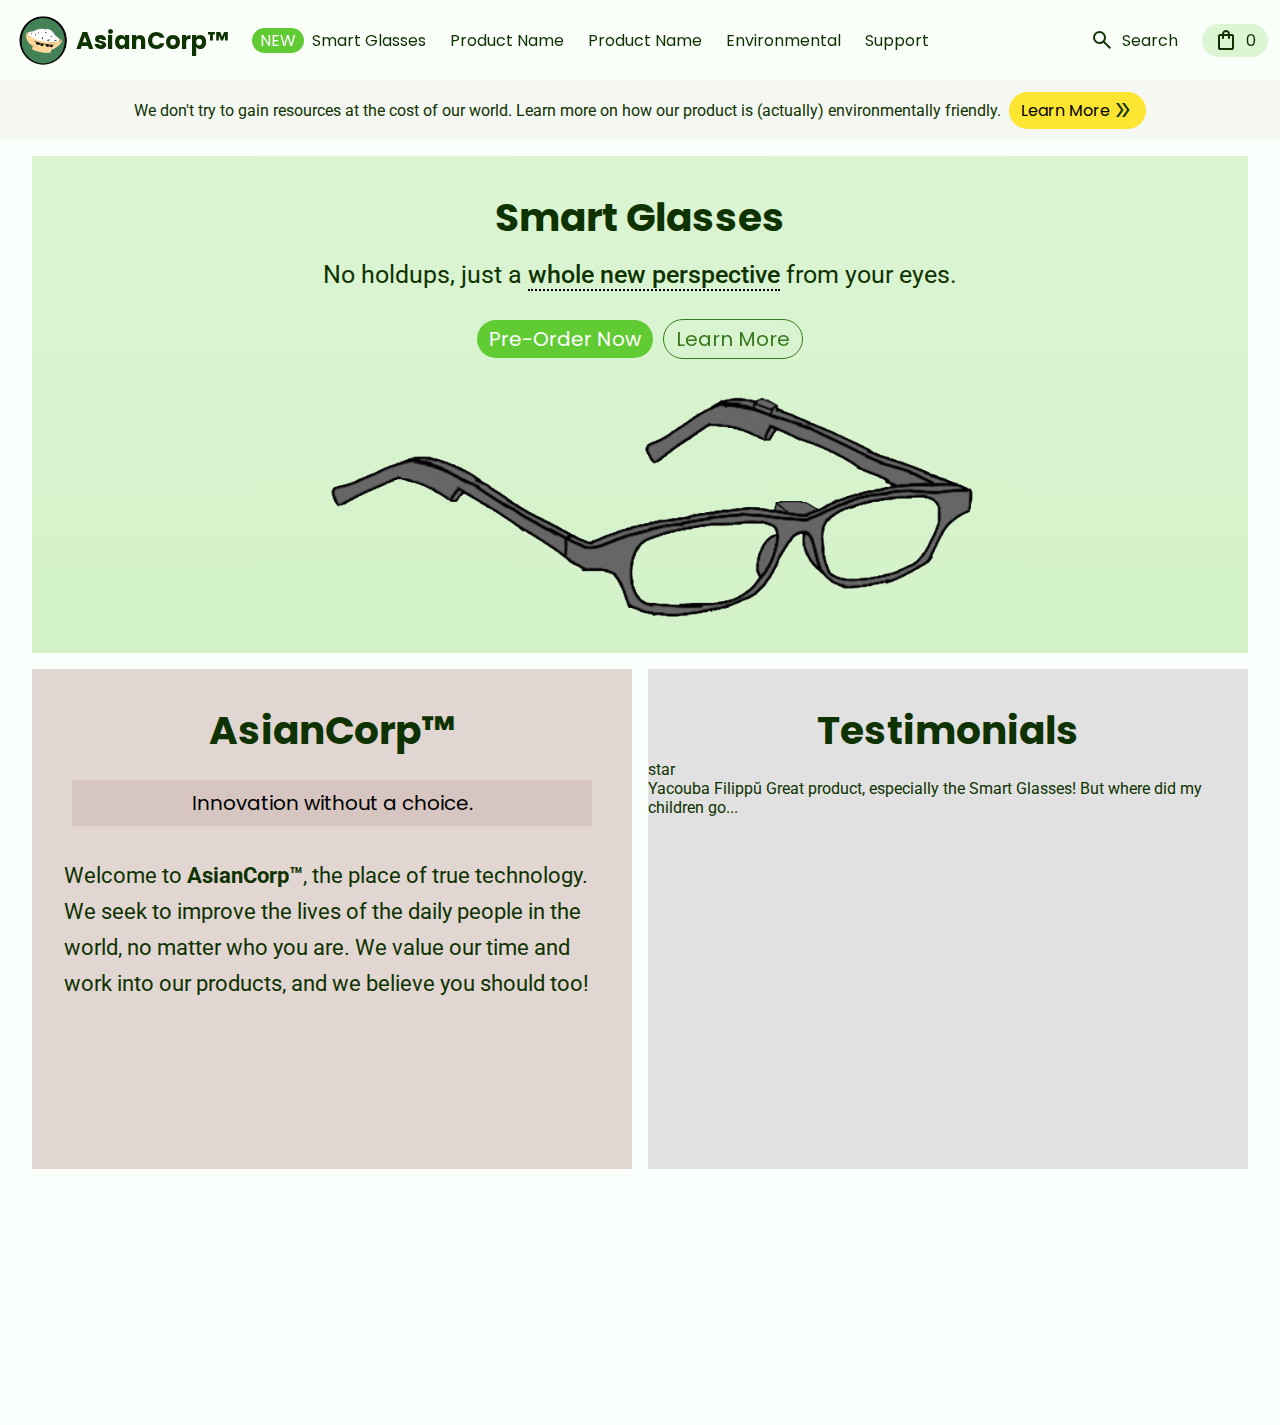
==== index.html @ 13c0d04a "commit" ====
<!DOCTYPE html>
<html lang="en" data-theme="light">
  <head>
    <meta charset="UTF-8">
    <meta name="viewport" content="width=device-width, initial-scale=1.0">
    <meta http-equiv="X-UA-Compatible" content="ie=edge">
    <title>AsianCorp</title>
    <link rel="stylesheet" href="css/page.css">
	<link rel="stylesheet" href="css/main.css">
	<link rel="stylesheet" href="https://fonts.googleapis.com/css2?family=Material+Symbols+Outlined:opsz,wght,FILL,GRAD@24,400,0,0" />
    <link rel="icon" href="img/AsianCorpIcon.png" type="image/x-icon">
  </head>
  <body>
	<nav id="header">
		<a href="index.html" class="HomeRedirect">
			<img src="img/AsianCorpIcon.png" class="webLogoImg">
			<span>AsianCorp™</span>
		</a>
		<a href="smartGlasses.html">
			<div class="newTag">NEW</div>
			<span>Smart Glasses</span>
		</a>
		<a href="">
			<span>Product Name</a>
		</a>
		<a href="">
			<span>Product Name</a>
		</a>
		<a href="sustainability.html">
			<span>Environmental</a>
		</a>
		<a href="support.html">
			<span>Support</span>
		</a>
		<div>
			<a>
				<span class="material-symbols-outlined">search</span>
				<span>Search</span>
			</a>
			<a>
				<span class="material-symbols-outlined">shopping_bag</span>
				<span class="bagCount">0</span>
			</a>
		</div>
	</nav>
	<main>
		<div id="sustainableAwareness">
			<span>We don't try to gain resources at the cost of our world. Learn more on how our product is (actually) environmentally friendly.</span>
			<a href="sustainability.html">Learn More <span class="material-symbols-outlined">double_arrow</span></a>
			</div>
		<div class="galleryDisplay" id="smartGlassesProduct">
			<h2>Smart Glasses</h2>
			<span>No holdups, just a <b title="But then I had a very good idea, I used F5. See, using F5 gave me a whole new perspective and I was able to see a chest I couldn't have seen before. - SeaWattGaming">whole new perspective</b> from your eyes.</span>
			<div>
				<button class="actionButton">Pre-Order Now</button>
				<a href="smartGlasses.html" class="learnMoreSG"><button class="standardButton">Learn More</button></a>
			</div>
			<img src="img/SmartGlasses.png" class="smartGlassesImg">
		</div>
		<div id="splitCompany">
			<div class="galleryDisplay" id="about">
				<h2>AsianCorp™</h2>
				<blockquote>Innovation without a choice.</blockquote>
				<p>Welcome to <b>AsianCorp™</b>, the place of true technology. We seek to improve the lives of the daily people in the world, no matter who you are. We value our time and work into our products, and we believe you should too!</p>
			</div>
			<div class="galleryDisplay" id="reviews">
				<h2>Testimonials</h2>
				<div class="review">
					<div class="starList">
						<span class="material-symbols-filled">star</span>
					</div>
					<div class="contentInfo">
						<span class="contactName">Yacouba Filippŭ</span>
						<span class="content">Great product, especially the Smart Glasses! But where did my children go...</span>
					</div>
				</div>
			</div>
		</div>
		<div class="galleryDisplay" id="environmental">
		</div>
	</main>
  </body>
</html>
---- css/page.css ----
@import url('https://fonts.googleapis.com/css2?family=Roboto:wght@400;500&family=Poppins:wght@500;700&display=swap');

:root[data-theme="light"] {
  --text: 15, 51, 0;
  --background: 250, 255, 251;
  --primary: 97, 203, 52;
  --secondary: 126, 48, 48;
  --accent: 255, 225, 0;
}
:root[data-theme="dark"] {
  --text: 219, 255, 204;
  --background: 0, 5, 1;
  --primary: 97, 203, 52;
  --secondary: 207, 129, 129;
  --accent: 255, 225, 0;
}


body {
  font-family: 'Roboto';
  font-weight: 400;
  margin: 0;
}

h1, h2, h3, h4, h5 {
  font-family: 'Poppins';
  font-weight: 700;
}

html {font-size: 100%;} /* 16px */

h1 {font-size: 3.053rem; /* 48.8px */}

h2 {font-size: 2.442rem; /* 39.04px */}

h3 {font-size: 1.954rem; /* 31.2px */}

h4 {font-size: 1.563rem; /* 24.96px */}

h5 {font-size: 1.250rem; /* 20px */}

small {font-size: 0.800rem; /* 12.8px */}

* {
  box-sizing: border-box;
}

html {
  background: rgb(var(--background));
}

body, span, div {
  color: rgb(var(--text));
}
---- css/main.css ----
/* Navigation */

nav {
    width: 100%;
    height: 80px;
    display: flex;
    position: fixed;
    inset: 0;
    flex-direction: row;
    justify-content: left;
    align-items: center;
    padding: 12px;
    background-color: rgb(var(--background), 0.2);
    backdrop-filter: blur(10px);
    gap: 24px;
	z-index: 10;
}

nav a {
    text-decoration: none;
    font-family: "Poppins";
    color: black;
    flex-direction: row;
    justify-content: center;
    align-items: center;
	display: flex;
	position: relative;
	gap: 8px;
	cursor: pointer;
}

nav a:not(.HomeRedirect)::after {
    content: '';
    display: block;
	position: absolute;
	bottom: -4px;
    height: 2px;
    background-color: black;
    min-width: fit-content;
    margin-inline: auto;
    transition: .25s ease-in-out;
    width: 0%;
    opacity: 0;
}

nav > div {
	margin-left: auto;
	display: flex;
	flex-direction: row;
	justify-content: right;
	align-items: center;
	gap: 24px;
}

nav a:not(.HomeRedirect):hover::after {
    width: 100%;
    opacity: 1;
}

.HomeRedirect {
    display: flex;
    flex-direction: row;
    justify-content: center;
    align-items: center;
	gap: 0;
}

.HomeRedirect > span {
	font-weight: bold;
	font-size: 24px;
}

.HomeRedirect:hover > img {
	scale: 1.15;
}

.newTag {
	color: white;
	background-color: rgb(var(--primary));
	border-radius: 16px;
	width: max-content;
	text-align: center;
	padding: 0px 8px;
}

img.webLogoImg {
    height: 64px;
    aspect-ratio: 1 / 1;
	transition: .25s ease-in-out;
}

nav a:has(.bagCount) {
	background: rgb(var(--primary),0.2);
	padding: 4px 12px;
	border-radius: 24px;
}

/* Home Page Content */

main {
	flex-direction: column;
	display: flex;
	align-items: center;
	margin-top: 80px;
	margin-bottom: 240px;
	gap: 16px;
}

#sustainableAwareness {
	width: 100%;
	background: rgb(var(--secondary), 0.04);
	height: 60px;
	display: flex;
	flex-direction: row;
	justify-content: center;
	align-items: center;
}

#sustainableAwareness > a {
	text-decoration: none;
	background: rgba(var(--accent),.8);
	padding: 6px 12px;
	border-radius: 20px;
	color: black;
	display: flex;
	align-items: center;
	justify-content: center;
	font-family: "Poppins";
	margin-left: 8px;
}

#sustainableAwareness > a:hover {
	filter: brightness(.95);
}

#smartGlassesProduct {
	display: flex;
	flex-direction: column;
	justify-content: center;
	align-items: center;
	background: linear-gradient(180deg, rgb(var(--primary),0.2), rgb(var(--primary), 0.25));
	padding-bottom: 50px;
}

.galleryDisplay {
	width: 95%;
	height: max-content;
	position: relative;
	overflow: hidden;
	background: var(--background);
}

#smartGlassesProduct > div {
	display: flex;
	flex-direction: row;
	justify-content: center;
	align-items: center;
	gap: 10px;
	margin: 10px; 
}

#smartGlassesProduct > span {
	position: relative;
	bottom: 20px;
	font-size: 25px;
}

#smartGlassesProduct > span > b {
	border-bottom: 2px dotted black;
	font-weight: 500;
}

button {
	display: flex;
	flex-direction: row;
	justify-content: center;
	align-items: center;
	border-radius: 50px;
	padding: 4px 12px;
	border: 1.5px solid rgb(var(--primary));
	background: none;
	font-family: "Poppins";
	font-size: 20px;
	cursor: pointer;
	color: rgb(var(--primary));
}
button.actionButton:hover {
	filter: brightness(1.1);
}

button.actionButton {
	background: rgb(var(--primary));
	border: rgb(var(--primary));
	color: white;
}

a.learnMoreSG {
	text-decoration: none;
}

button.standardButton {
	filter: brightness(0.6);
}

button.standardButton:hover {
	filter: brightness(0.8);
}

.smartGlassesImg {
	height: 250px;
	position: relative;
	margin-top: -16px;
	transform: scaleX(-1.2) scaleY(1.2) ;
}

#splitCompany {
	display: flex;
	flex-direction: row;
	justify-content: center;
	align-items: center;
	gap: 16px;
	height: 500px;
	width: 95%;
}

#splitCompany > div {
	width: 100%;
	height: 100%;
}

#about {
	background: rgb(var(--secondary), 0.2)
}

#reviews {
	background: rgb(225, 225, 225)
}

#about > h2,#reviews > h2 {
	text-align: center;
	margin-bottom: 0;
}

blockquote {
	display: block;
	text-align: center;
	background: rgb(var(--secondary),0.1);
	padding: 8px;
	color: black;
	font-family: "Poppins";
	font-size: 20px;
}

#about > p {
	font-size: 22px;
	line-height: 36px;
	margin: 32px;
}
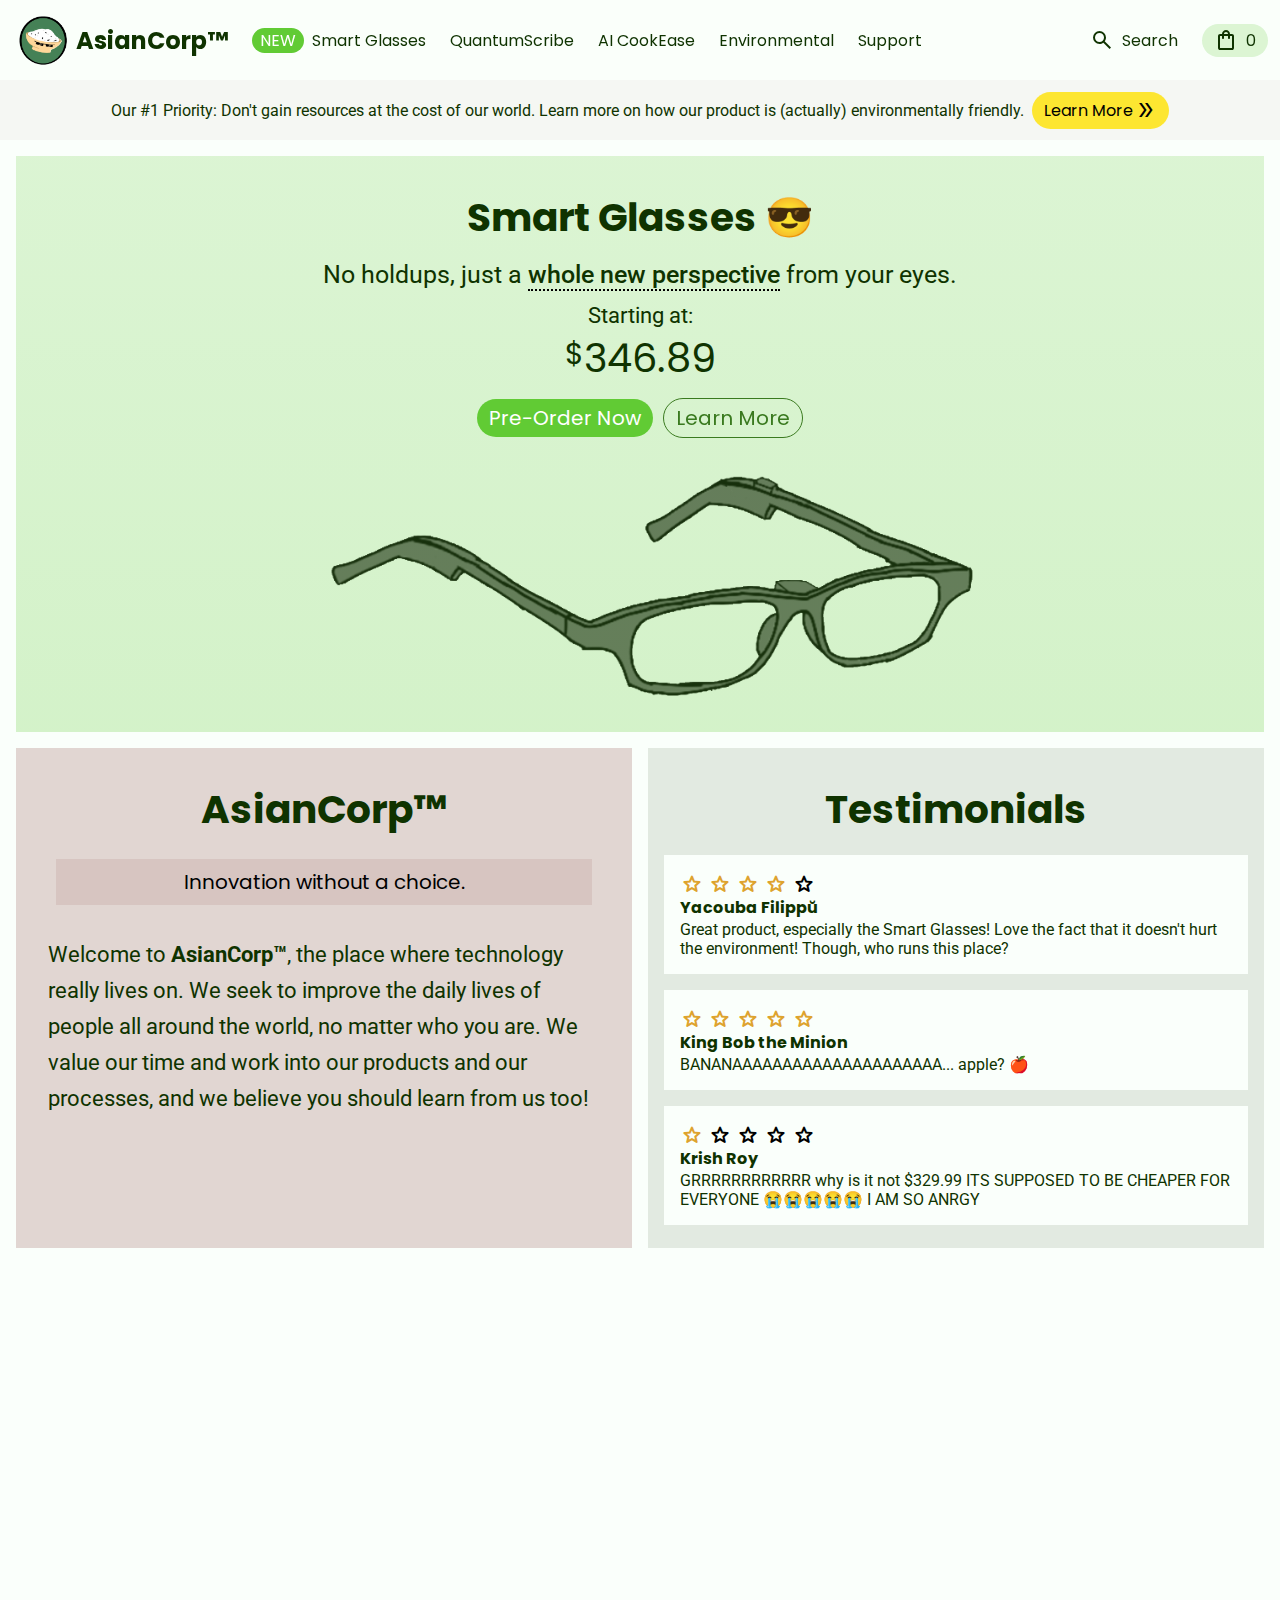
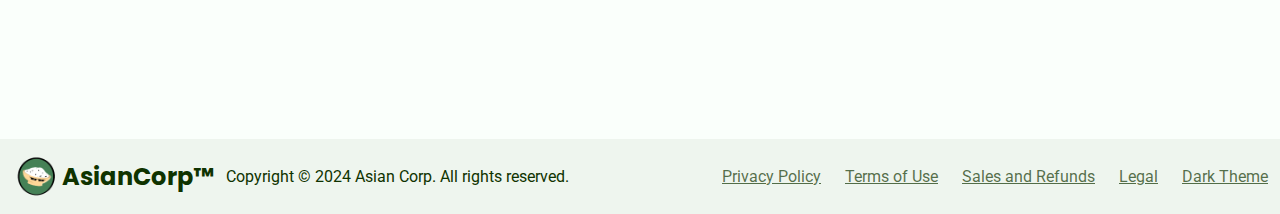
==== commit c47d3150: "ummmmmmmmm" ====
--- a/index.html
+++ b/index.html
@@ -7,8 +7,9 @@
     <title>AsianCorp</title>
     <link rel="stylesheet" href="css/page.css">
 	<link rel="stylesheet" href="css/main.css">
-	<link rel="stylesheet" href="https://fonts.googleapis.com/css2?family=Material+Symbols+Outlined:opsz,wght,FILL,GRAD@24,400,0,0" />
-    <link rel="icon" href="img/AsianCorpIcon.png" type="image/x-icon">
+	<link rel="stylesheet" href="https://fonts.googleapis.com/css2?family=Material+Symbols+Outlined:opsz,wght,FILL,GRAD@24,400,1,0" />
+	<link rel="stylesheet" href="https://fonts.googleapis.com/css2?family=Material+Symbols+Rounded:opsz,wght,FILL,GRAD@24,400,1,0" /><link rel="stylesheet" href="https://fonts.googleapis.com/css2?family=Material+Symbols+Outlined:opsz,wght,FILL,GRAD@24,400,1,0" />    <link rel="icon" href="img/AsianCorpIcon.png" type="image/x-icon">
+	<script src="js/index.js" defer></script>
   </head>
   <body>
 	<nav id="header">
@@ -21,10 +22,10 @@
 			<span>Smart Glasses</span>
 		</a>
 		<a href="">
-			<span>Product Name</a>
+			<span>QuantumScribe</a>
 		</a>
 		<a href="">
-			<span>Product Name</a>
+			<span>AI CookEase</a>
 		</a>
 		<a href="sustainability.html">
 			<span>Environmental</a>
@@ -45,14 +46,18 @@
 	</nav>
 	<main>
 		<div id="sustainableAwareness">
-			<span>We don't try to gain resources at the cost of our world. Learn more on how our product is (actually) environmentally friendly.</span>
+			<span>Our #1 Priority: Don't gain resources at the cost of our world. Learn more on how our product is (actually) environmentally friendly.</span>
 			<a href="sustainability.html">Learn More <span class="material-symbols-outlined">double_arrow</span></a>
 			</div>
 		<div class="galleryDisplay" id="smartGlassesProduct">
-			<h2>Smart Glasses</h2>
+			<h2>Smart Glasses 😎</h2>
 			<span>No holdups, just a <b title="But then I had a very good idea, I used F5. See, using F5 gave me a whole new perspective and I was able to see a chest I couldn't have seen before. - SeaWattGaming">whole new perspective</b> from your eyes.</span>
 			<div>
-				<button class="actionButton">Pre-Order Now</button>
+				<span>Starting at:</span>
+				<span class="priceTag"><span class="dollar">$</span>346.89</span>
+			</div>
+			<div>
+				<button class="actionButton" id="preOrder">Pre-Order Now</button>
 				<a href="smartGlasses.html" class="learnMoreSG"><button class="standardButton">Learn More</button></a>
 			</div>
 			<img src="img/SmartGlasses.png" class="smartGlassesImg">
@@ -61,23 +66,77 @@
 			<div class="galleryDisplay" id="about">
 				<h2>AsianCorp™</h2>
 				<blockquote>Innovation without a choice.</blockquote>
-				<p>Welcome to <b>AsianCorp™</b>, the place of true technology. We seek to improve the lives of the daily people in the world, no matter who you are. We value our time and work into our products, and we believe you should too!</p>
+				<p>Welcome to <b>AsianCorp™</b>, the place where technology really lives on. We seek to improve the daily lives of people all around the world, no matter who you are. We value our time and work into our products and our processes, and we believe you should learn from us too!</p>
 			</div>
 			<div class="galleryDisplay" id="reviews">
 				<h2>Testimonials</h2>
 				<div class="review">
 					<div class="starList">
-						<span class="material-symbols-filled">star</span>
+						<span class="star material-symbols-rounded">star</span>
+						<span class="star material-symbols-rounded">star</span>
+						<span class="star material-symbols-rounded">star</span>
+						<span class="star material-symbols-rounded">star</span>
+						<span class="dark star material-symbols-rounded">star</span>
 					</div>
 					<div class="contentInfo">
 						<span class="contactName">Yacouba Filippŭ</span>
-						<span class="content">Great product, especially the Smart Glasses! But where did my children go...</span>
+						<span class="content">Great product, especially the Smart Glasses! Love the fact that it doesn't hurt the environment! Though, who runs this place?</span>
+					</div>
+				</div>
+				<div class="review">
+					<div class="starList">
+						<span class="star material-symbols-rounded">star</span>
+						<span class="star material-symbols-rounded">star</span>
+						<span class="star material-symbols-rounded">star</span>
+						<span class="star material-symbols-rounded">star</span>
+						<span class="star material-symbols-rounded">star</span>
+					</div>
+					<div class="contentInfo">
+						<span class="contactName">King Bob the Minion</span>
+						<span class="content">BANANAAAAAAAAAAAAAAAAAAAAA... apple? 🍎</span>
+					</div>
+				</div>
+				<div class="review">
+					<div class="starList">
+						<span class="star material-symbols-rounded">star</span>
+						<span class="dark star material-symbols-rounded">star</span>
+						<span class="dark star material-symbols-rounded">star</span>
+						<span class="dark star material-symbols-rounded">star</span>
+						<span class="dark star material-symbols-rounded">star</span>
+					</div>
+					<div class="contentInfo">
+						<span class="contactName">Krish Roy</span>
+						<span class="content">GRRRRRRRRRRRR why is it not $329.99 ITS SUPPOSED TO BE CHEAPER FOR EVERYONE 😭😭😭😭😭 I AM SO ANRGY</span>
 					</div>
 				</div>
 			</div>
 		</div>
 		<div class="galleryDisplay" id="environmental">
+			<img src="img/AsianCorpFull.png" class="asianSunImg">
+			<h2>We share a world with you,</h2>
+			<h2>we only take <u>what is needed.</u></h2>
+			<p>We don't joke around when it comes to making our world sustainable. It's not a goal, but rather a requirement for us to combat against rising climate and environmental changes. We aim to reduce both our carbon and ecological footprints from our world to keep it living for another day. Sounds great and all, but we still need to function and make our products - there's no way we can just stop taking stuff from the environment... unless?</p>
+			<a href="sustainability.html"><button class="actionButton">Learn Our Ways to Combat Change? <span class="material-symbols-outlined">double_arrow</span></button></a>
+			<div class="custom-shape-divider-bottom-1716851857">
+				<svg data-name="Layer 1" xmlns="http://www.w3.org/2000/svg" viewBox="0 0 1200 120" preserveAspectRatio="none">
+					<path d="M0,0V46.29c47.79,22.2,103.59,32.17,158,28,70.36-5.37,136.33-33.31,206.8-37.5C438.64,32.43,512.34,53.67,583,72.05c69.27,18,138.3,24.88,209.4,13.08,36.15-6,69.85-17.84,104.45-29.34C989.49,25,1113-14.29,1200,52.47V0Z" opacity=".25" class="shape-fill"></path>
+					<path d="M0,0V15.81C13,36.92,27.64,56.86,47.69,72.05,99.41,111.27,165,111,224.58,91.58c31.15-10.15,60.09-26.07,89.67-39.8,40.92-19,84.73-46,130.83-49.67,36.26-2.85,70.9,9.42,98.6,31.56,31.77,25.39,62.32,62,103.63,73,40.44,10.79,81.35-6.69,119.13-24.28s75.16-39,116.92-43.05c59.73-5.85,113.28,22.88,168.9,38.84,30.2,8.66,59,6.17,87.09-7.5,22.43-10.89,48-26.93,60.65-49.24V0Z" opacity=".5" class="shape-fill"></path>
+					<path d="M0,0V5.63C149.93,59,314.09,71.32,475.83,42.57c43-7.64,84.23-20.12,127.61-26.46,59-8.63,112.48,12.24,165.56,35.4C827.93,77.22,886,95.24,951.2,90c86.53-7,172.46-45.71,248.8-84.81V0Z" class="shape-fill"></path>
+				</svg>
+			</div>
 		</div>
 	</main>
+	<footer>
+		<img src="img/AsianCorpIcon.png" class="smallACIcon">
+		<span class="asianCorpTitle">AsianCorp™</span>
+		<span>Copyright © 2024 Asian Corp. All rights reserved.</span>
+		<div>
+			<a href="https://www.youtube.com/watch?v=dQw4w9WgXcQ">Privacy Policy</a>
+			<a href="https://www.ravbug.com/bsod/bsod10/">Terms of Use</a>
+			<a href="https://en.wikipedia.org/wiki/Mr._Krabs">Sales and Refunds</a>
+			<a href="https://www.alamy.com/stock-photo/female-lawyer-standing.html?page=2">Legal</a>
+			<span id="ThemeChanger">Dark Theme</span>
+		</div>
+	</footer>
   </body>
 </html>--- a/css/page.css
+++ b/css/page.css
@@ -8,7 +8,7 @@
   --accent: 255, 225, 0;
 }
 :root[data-theme="dark"] {
-  --text: 219, 255, 204;
+  --text: 239, 255, 234;
   --background: 0, 5, 1;
   --primary: 97, 203, 52;
   --secondary: 207, 129, 129;
--- a/css/main.css
+++ b/css/main.css
@@ -102,7 +102,7 @@
 	display: flex;
 	align-items: center;
 	margin-top: 80px;
-	margin-bottom: 240px;
+	margin-bottom: 100px;
 	gap: 16px;
 }
 
@@ -129,6 +129,10 @@
 	margin-left: 8px;
 }
 
+#sustainableAwareness > a * {
+	color: black;
+}
+
 #sustainableAwareness > a:hover {
 	filter: brightness(.95);
 }
@@ -143,7 +147,7 @@
 }
 
 .galleryDisplay {
-	width: 95%;
+	width: calc(100% - 32px);
 	height: max-content;
 	position: relative;
 	overflow: hidden;
@@ -210,7 +214,8 @@
 	height: 250px;
 	position: relative;
 	margin-top: -16px;
-	transform: scaleX(-1.2) scaleY(1.2) ;
+	transform: scaleX(-1.2) scaleY(1.2);
+	z-index: -1;
 }
 
 #splitCompany {
@@ -220,7 +225,7 @@
 	align-items: center;
 	gap: 16px;
 	height: 500px;
-	width: 95%;
+	width: calc(100% - 32px);
 }
 
 #splitCompany > div {
@@ -233,7 +238,7 @@
 }
 
 #reviews {
-	background: rgb(225, 225, 225)
+	background: rgb(var(--text),0.1);
 }
 
 #about > h2,#reviews > h2 {
@@ -241,7 +246,7 @@
 	margin-bottom: 0;
 }
 
-blockquote {
+#about > blockquote {
 	display: block;
 	text-align: center;
 	background: rgb(var(--secondary),0.1);
@@ -255,4 +260,200 @@
 	font-size: 22px;
 	line-height: 36px;
 	margin: 32px;
+}
+
+#smartGlassesProduct > div:has(.priceTag) {
+  margin: -6px 0 0 0;
+  flex-direction: column;
+  gap: 0;
+}
+
+#smartGlassesProduct > div:has(.priceTag) > span:not(.priceTag) {
+  font-size: 22px;
+}
+
+.priceTag {
+  font-size: 40px;
+  font-family: "Poppins";
+}
+
+.priceTag > .dollar {
+  font-size: 30px;
+  position: relative;
+  bottom: 8px;
+}
+
+.review {
+	background: rgb(var(--background));
+	padding: 16px;
+	margin: 16px 16px 0px 16px;
+}
+
+.star {
+	color: rgb(222 163 46);
+}
+
+.star.dark {
+	color: rgb(0 0 0);
+}
+
+.contentInfo {
+	display: flex;
+	flex-direction: column;
+	margin-top: -4px;
+}
+
+.contactName {
+	font-weight: bold;
+	font-family: Poppins;
+}
+
+.invisible {
+	opacity: 0;
+	transform: translateY(100px);
+}
+
+.visible {
+	animation: makeVisible .5s ease-in-out forwards;
+}
+
+@keyframes makeVisible {
+	from {
+		opacity: 0;
+		transform: translateY(100px);
+	}
+	
+	to {
+		opacity: 1;
+		transform: translateY(0);
+	}
+}
+
+#environmental {
+	background: rgb(7,77,157);
+	background: -moz-linear-gradient(180deg, rgba(7,77,157,1) 0%, rgba(22,41,0,1) 100%);
+	background: -webkit-linear-gradient(180deg, rgba(7,77,157,1) 0%, rgba(22,41,0,1) 100%);
+	background: linear-gradient(180deg, rgba(7,77,157,1) 0%, rgba(22,41,0,1) 100%);
+	height: 375px;
+	padding: 16px;
+}
+
+#environmental > h2 {
+	margin: 0;
+}
+
+#environmental > h2:nth-of-type(2) {
+	margin-top: -12px;
+}
+
+#environmental p {
+	line-height: 32px;
+	font-size: 22px;
+	margin-top: 6px;
+}
+
+#environmental a {
+	text-decoration: none;
+	position: absolute !important;
+	left: 50%;
+	transform: translateX(-50%);
+	width: max-content;
+}
+
+#environmental a button {
+	font-size: 24px;
+}
+
+#environmental a * {
+	color: white;
+}
+
+#environmental > *:not(.custom-shape-divider-bottom-1716851857) {
+	color: white;
+	z-index: 2;
+	position: relative;
+}
+
+footer {
+	background-color: rgb(var(--text),0.05);
+	width: 100%;
+	height: 75px;
+	display: flex;
+	flex-direction: row;
+	justify-content: left;
+	align-items: center;
+	gap: 12px;
+	padding: 0px 12px;
+}
+
+footer > div {
+	display: flex;
+	flex-direction: row;
+	justify-content: left;
+	align-items: center;
+	gap: 24px;
+	margin-left: auto;
+}
+
+footer > div * {
+	color: rgb(var(--text),0.7);
+}
+
+
+.asianSunImg {
+	position: absolute !important;
+	right: 6px;
+	top: 6px;
+	height: 130px;
+	animation: hueRotate 5s linear infinite;
+}
+
+.smallACIcon {
+	height: 50px;
+}
+
+.asianCorpTitle {
+	font-weight: bold;
+	font-family: "Poppins";
+	margin-left: -12px;
+	font-size: 24px;
+}
+
+@keyframes hueRotate {
+	from {
+		filter: hue-rotate(0deg);
+	}
+	
+	to {
+		filter: hue-rotate(360deg);
+	}
+}
+
+/* Cool Waves Thingy */
+.custom-shape-divider-bottom-1716851857 {
+    position: absolute;
+    bottom: 0;
+    left: 0;
+    width: 100%;
+    overflow: hidden;
+    line-height: 0;
+    transform: rotate(180deg);
+}
+
+.custom-shape-divider-bottom-1716851857 svg {
+    position: relative;
+    display: block;
+    width: calc(100% + 1.3px);
+    height: 254px;
+    transform: rotateY(180deg);
+}
+
+.custom-shape-divider-bottom-1716851857 .shape-fill {
+    fill: #00A71180;
+	animation: hueRotate 10s linear infinite;
+}
+
+#ThemeChanger {
+	text-decoration: underline;
+	cursor: pointer;
 }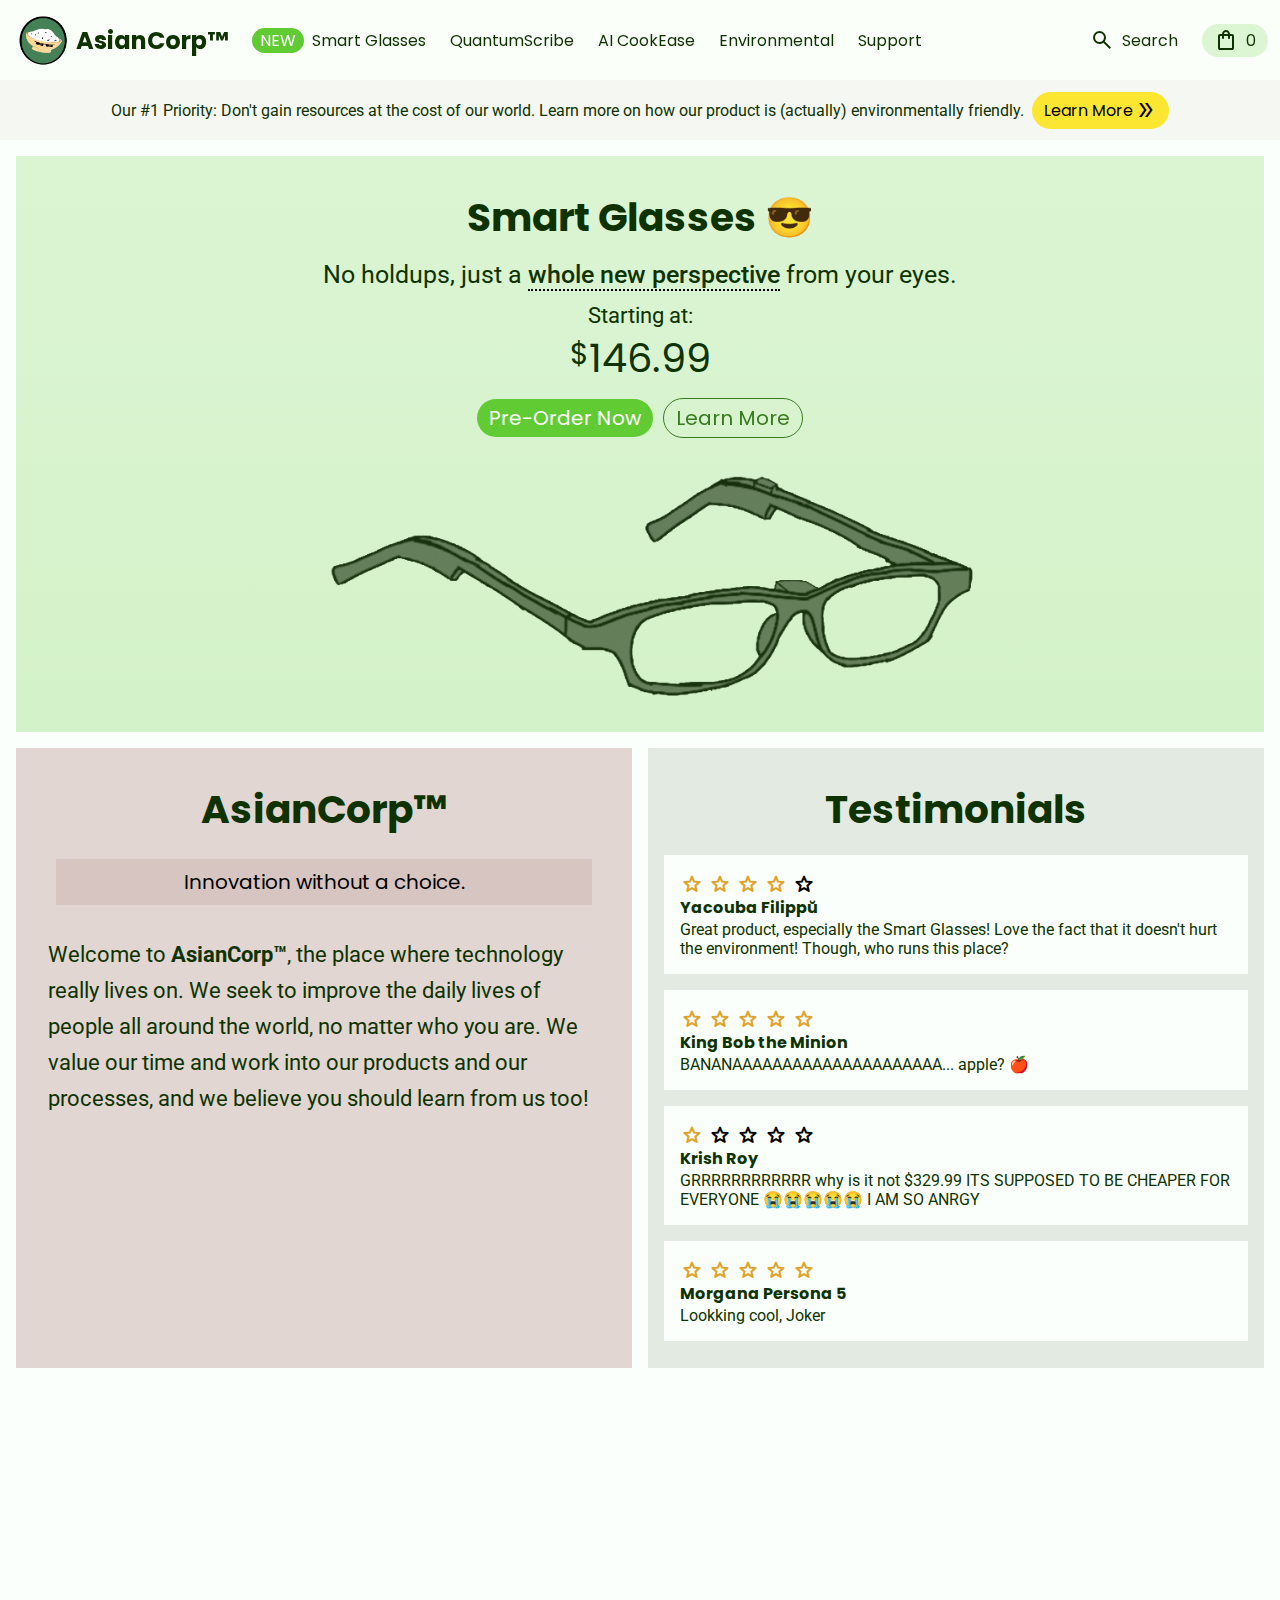
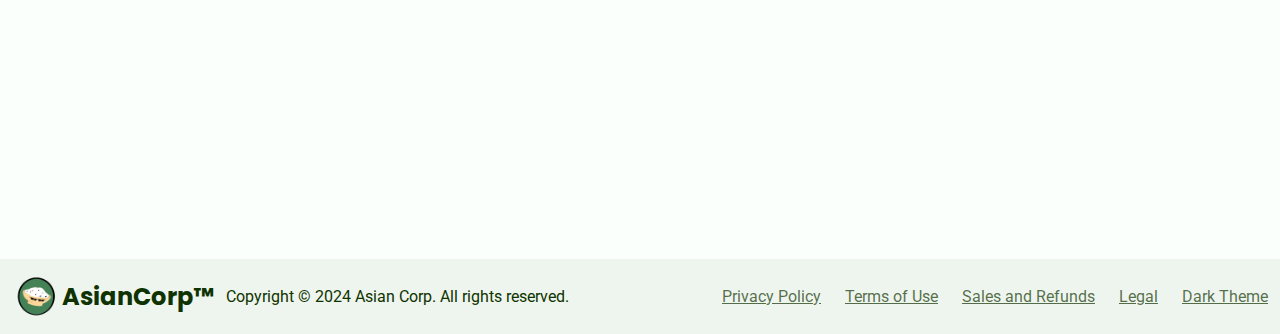
==== commit 2f6a053c: "lol" ====
--- a/index.html
+++ b/index.html
@@ -54,7 +54,8 @@
 			<span>No holdups, just a <b title="But then I had a very good idea, I used F5. See, using F5 gave me a whole new perspective and I was able to see a chest I couldn't have seen before. - SeaWattGaming">whole new perspective</b> from your eyes.</span>
 			<div>
 				<span>Starting at:</span>
-				<span class="priceTag"><span class="dollar">$</span>346.89</span>
+				<span class="priceTag"><span class="dollar">$</span>146.99</span>
+				<span style="font-size: 16px;"></span>
 			</div>
 			<div>
 				<button class="actionButton" id="preOrder">Pre-Order Now</button>
@@ -109,6 +110,19 @@
 						<span class="content">GRRRRRRRRRRRR why is it not $329.99 ITS SUPPOSED TO BE CHEAPER FOR EVERYONE 😭😭😭😭😭 I AM SO ANRGY</span>
 					</div>
 				</div>
+				<div class="review">
+					<div class="starList">
+						<span class="star material-symbols-rounded">star</span>
+						<span class="star material-symbols-rounded">star</span>
+						<span class="star material-symbols-rounded">star</span>
+						<span class="star material-symbols-rounded">star</span>
+						<span class="star material-symbols-rounded">star</span>
+					</div>
+					<div class="contentInfo">
+						<span class="contactName">Morgana Persona 5</span>
+						<span class="content">Lookking cool, Joker</span>
+					</div>
+				</div>
 			</div>
 		</div>
 		<div class="galleryDisplay" id="environmental">
--- a/css/main.css
+++ b/css/main.css
@@ -224,7 +224,7 @@
 	justify-content: center;
 	align-items: center;
 	gap: 16px;
-	height: 500px;
+	height: 620px;
 	width: calc(100% - 32px);
 }
 
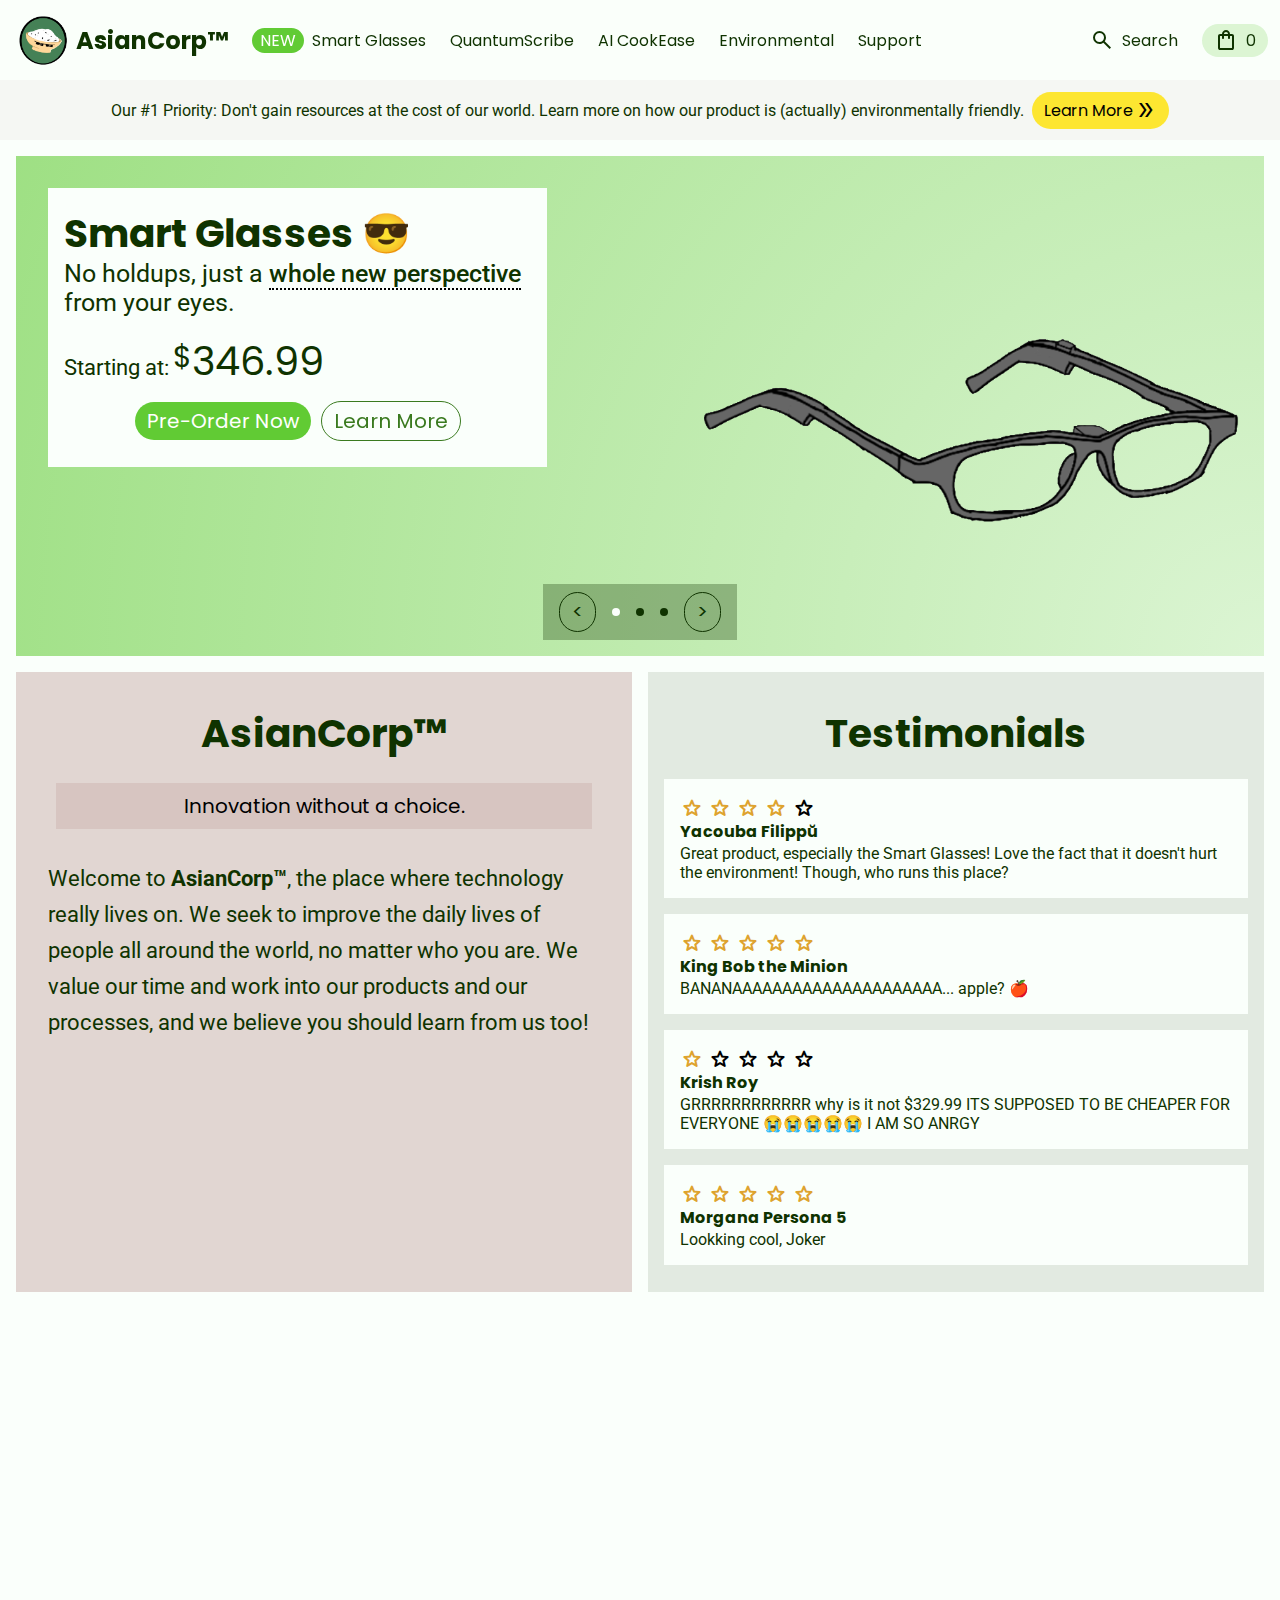
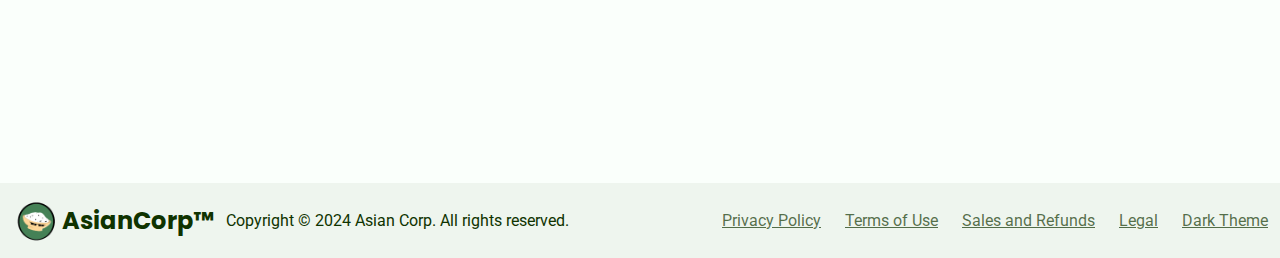
==== commit 2f020948: "ok \" ====
--- a/index.html
+++ b/index.html
@@ -38,7 +38,7 @@
 				<span class="material-symbols-outlined">search</span>
 				<span>Search</span>
 			</a>
-			<a>
+			<a href="shoppingcart.html">
 				<span class="material-symbols-outlined">shopping_bag</span>
 				<span class="bagCount">0</span>
 			</a>
@@ -49,19 +49,62 @@
 			<span>Our #1 Priority: Don't gain resources at the cost of our world. Learn more on how our product is (actually) environmentally friendly.</span>
 			<a href="sustainability.html">Learn More <span class="material-symbols-outlined">double_arrow</span></a>
 			</div>
-		<div class="galleryDisplay" id="smartGlassesProduct">
-			<h2>Smart Glasses 😎</h2>
-			<span>No holdups, just a <b title="But then I had a very good idea, I used F5. See, using F5 gave me a whole new perspective and I was able to see a chest I couldn't have seen before. - SeaWattGaming">whole new perspective</b> from your eyes.</span>
-			<div>
-				<span>Starting at:</span>
-				<span class="priceTag"><span class="dollar">$</span>146.99</span>
-				<span style="font-size: 16px;"></span>
+		<div class="galleryDisplay" id="productShowcaseHolder">
+			<div id="smartGlassesProduct" class="productHolder active" data-index="0">
+				<div class="productInfoHolder">
+					<h2>Smart Glasses 😎</h2>
+					<span>No holdups, just a <b title="But then I had a very good idea, I used F5. See, using F5 gave me a whole new perspective and I was able to see a chest I couldn't have seen before. - SeaWattGaming">whole new perspective</b> from your eyes.</span>
+					<div>
+						<span>Starting at:</span>
+						<span class="priceTag"><span class="dollar">$</span>346.99</span>
+						<span style="font-size: 16px;"></span>
+					</div>
+					<div>
+						<button class="actionButton" id="preOrder">Pre-Order Now</button>
+						<a href="smartGlasses.html" class="learnMoreSG"><button class="standardButton">Learn More</button></a>
+					</div>
+				</div>
+				<img src="img/SmartGlasses.png" class="smartGlassesImg">
 			</div>
-			<div>
-				<button class="actionButton" id="preOrder">Pre-Order Now</button>
-				<a href="smartGlasses.html" class="learnMoreSG"><button class="standardButton">Learn More</button></a>
+			<div id="quantumScribeProduct" class="productHolder after" data-index="1">
+				<div class="productInfoHolder">
+					<h2>Smart Glasses 😎</h2>
+					<span>No holdups, just a <b title="But then I had a very good idea, I used F5. See, using F5 gave me a whole new perspective and I was able to see a chest I couldn't have seen before. - SeaWattGaming">whole new perspective</b> from your eyes.</span>
+					<div>
+						<span>Starting at:</span>
+						<span class="priceTag"><span class="dollar">$</span>346.99</span>
+						<span style="font-size: 16px;"></span>
+					</div>
+					<div>
+						<button class="actionButton" id="preOrder">Pre-Order Now</button>
+						<a href="smartGlasses.html" class="learnMoreSG"><button class="standardButton">Learn More</button></a>
+					</div>
+				</div>
+				<img src="img/SmartGlasses.png" class="smartGlassesImg">
 			</div>
-			<img src="img/SmartGlasses.png" class="smartGlassesImg">
+			<div id="aiCookEase" class="productHolder after" data-index="2">
+				<div class="productInfoHolder">
+					<h2>Smart Glasses 😎</h2>
+					<span>No holdups, just a <b title="But then I had a very good idea, I used F5. See, using F5 gave me a whole new perspective and I was able to see a chest I couldn't have seen before. - SeaWattGaming">whole new perspective</b> from your eyes.</span>
+					<div>
+						<span>Starting at:</span>
+						<span class="priceTag"><span class="dollar">$</span>346.99</span>
+						<span style="font-size: 16px;"></span>
+					</div>
+					<div>
+						<button class="actionButton" id="preOrder">Pre-Order Now</button>
+						<a href="smartGlasses.html" class="learnMoreSG"><button class="standardButton">Learn More</button></a>
+					</div>
+				</div>
+				<img src="img/SmartGlasses.png" class="smartGlassesImg">
+			</div>
+			<div id="productArrowSelector">
+				<button class="arrow" id="left"><</button>
+				<div class="pageCircle selected" id="page0"></div>
+				<div class="pageCircle" id="page1"></div>
+				<div class="pageCircle" id="page2"></div>
+				<button class="arrow" id="left">></button>
+			</div>
 		</div>
 		<div id="splitCompany">
 			<div class="galleryDisplay" id="about">
--- a/css/main.css
+++ b/css/main.css
@@ -137,13 +137,51 @@
 	filter: brightness(.95);
 }
 
+#productShowcaseHolder {
+	position: relative;
+	height: 500px;
+}
+
+.productHolder {
+	display: flex;
+	flex-direction: row;
+	justify-content: right;
+	align-items: center;
+	height: 100%;
+	width: 100%;
+	gap: 16px;
+	padding: 16px;
+	position: absolute;
+	inset: 0;
+	transform: translateX(-100%);
+}
+
+.productHolder.active {
+	transform: translateX(0);
+}
+
+.productHolder.activeFromBefore  {
+	transform: translateX(-100%);
+	transition: none;
+}
+
+.productHolder.activeFromAfter {
+	transform: translateX(100%);
+	transition: none;
+}
+
+.productInfoHolder {
+	background: rgb(var(--background));
+	padding: 16px;
+	position: absolute;
+	left: 32px;
+	top: 32px;
+	width: 40%;
+}
+
 #smartGlassesProduct {
-	display: flex;
-	flex-direction: column;
-	justify-content: center;
-	align-items: center;
-	background: linear-gradient(180deg, rgb(var(--primary),0.2), rgb(var(--primary), 0.25));
-	padding-bottom: 50px;
+	background: rgb(208,255,102);
+	background: radial-gradient(circle at bottom right,rgb(var(--primary),0.2) 0%, rgb(var(--primary),0.6) 100%);
 }
 
 .galleryDisplay {
@@ -154,7 +192,7 @@
 	background: var(--background);
 }
 
-#smartGlassesProduct > div {
+.productInfoHolder > div:has(button) {
 	display: flex;
 	flex-direction: row;
 	justify-content: center;
@@ -163,15 +201,19 @@
 	margin: 10px; 
 }
 
-#smartGlassesProduct > span {
+.productInfoHolder > span {
 	position: relative;
 	bottom: 20px;
 	font-size: 25px;
 }
 
-#smartGlassesProduct > span > b {
+.productInfoHolder > span > b {
 	border-bottom: 2px dotted black;
 	font-weight: 500;
+}
+
+.productInfoHolder h2 {
+	margin: 0 0 16px 0;
 }
 
 button {
@@ -212,9 +254,7 @@
 
 .smartGlassesImg {
 	height: 250px;
-	position: relative;
-	margin-top: -16px;
-	transform: scaleX(-1.2) scaleY(1.2);
+	transform: scaleX(-1);
 	z-index: -1;
 }
 
@@ -262,13 +302,13 @@
 	margin: 32px;
 }
 
-#smartGlassesProduct > div:has(.priceTag) {
+.productInfoHolder > div:has(.priceTag) {
   margin: -6px 0 0 0;
   flex-direction: column;
   gap: 0;
 }
 
-#smartGlassesProduct > div:has(.priceTag) > span:not(.priceTag) {
+.productInfoHolder > div:has(.priceTag) > span:not(.priceTag) {
   font-size: 22px;
 }
 
@@ -456,4 +496,40 @@
 #ThemeChanger {
 	text-decoration: underline;
 	cursor: pointer;
+}
+
+#productArrowSelector {
+	display: flex;
+	flex-direction: row;
+	justify-content: center;
+	align-items: center;
+	position: absolute;
+	left: 50%;
+	transform: translateX(-50%);
+	bottom: 16px;
+	gap: 16px;
+	background: rgb(var(--text),0.3);
+	padding: 8px 16px;
+}
+
+#productArrowSelector > * {
+	color: rgb(var(--text));
+	border-color: rgb(var(--text));
+}
+
+#productArrowSelector > button:hover {
+	background: rgb(var(--text),0.2);
+}
+
+.pageCircle {
+	height: 8px;
+	width: 8px;
+	aspect-ratio: 1/1;
+	background: rgb(var(--text));
+	border-radius: 5px;
+	transition: .15s ease-in-out;
+}
+
+.pageCircle.selected {
+	background: rgb(var(--background));
 }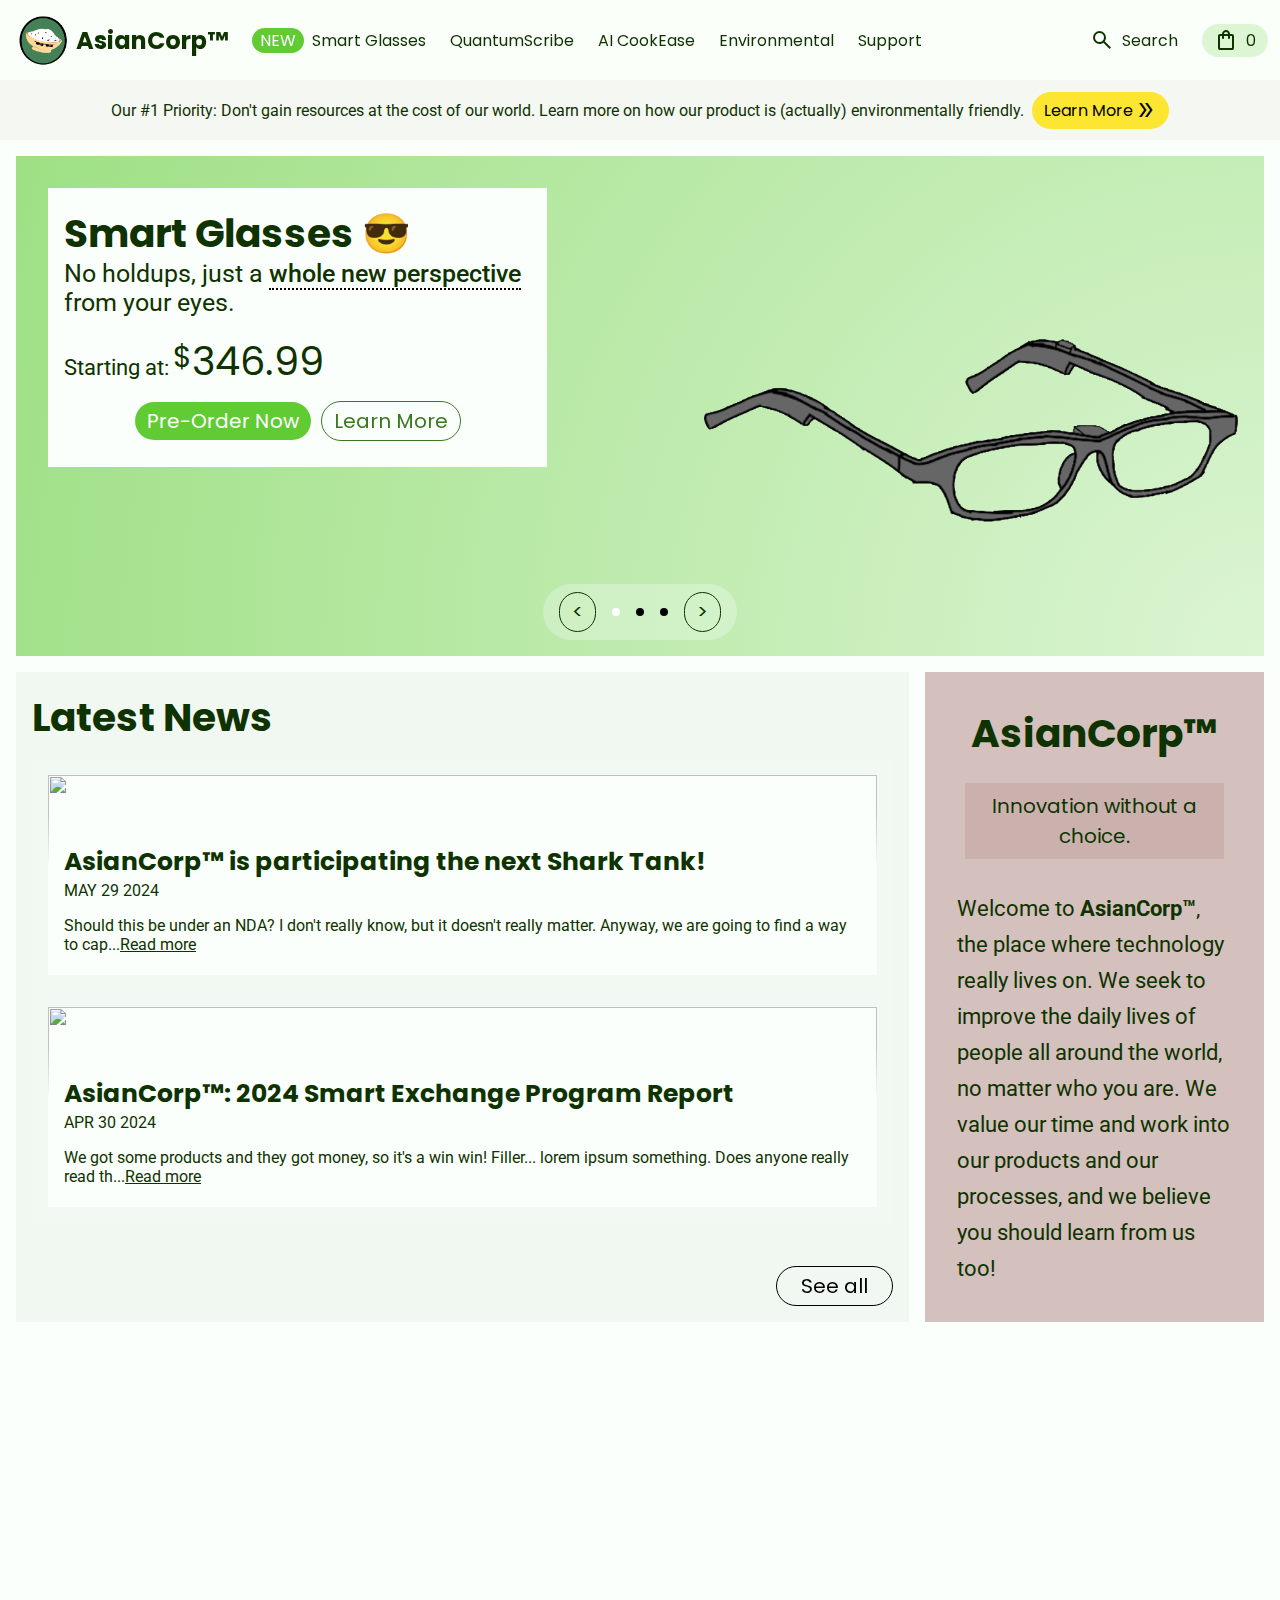
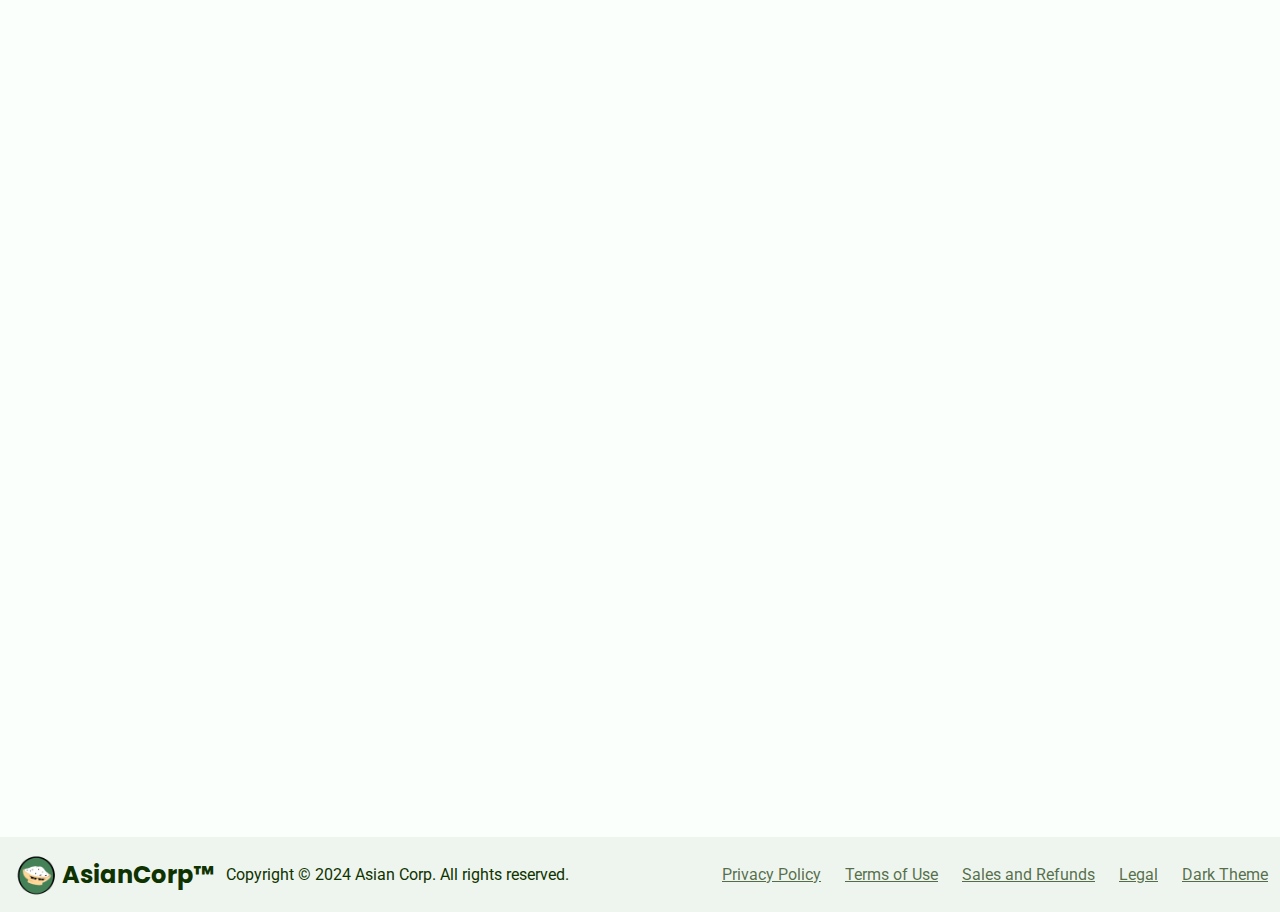
==== commit 38b7b432: "last commit hopefully" ====
--- a/index.html
+++ b/index.html
@@ -66,38 +66,6 @@
 				</div>
 				<img src="img/SmartGlasses.png" class="smartGlassesImg">
 			</div>
-			<div id="quantumScribeProduct" class="productHolder after" data-index="1">
-				<div class="productInfoHolder">
-					<h2>Smart Glasses 😎</h2>
-					<span>No holdups, just a <b title="But then I had a very good idea, I used F5. See, using F5 gave me a whole new perspective and I was able to see a chest I couldn't have seen before. - SeaWattGaming">whole new perspective</b> from your eyes.</span>
-					<div>
-						<span>Starting at:</span>
-						<span class="priceTag"><span class="dollar">$</span>346.99</span>
-						<span style="font-size: 16px;"></span>
-					</div>
-					<div>
-						<button class="actionButton" id="preOrder">Pre-Order Now</button>
-						<a href="smartGlasses.html" class="learnMoreSG"><button class="standardButton">Learn More</button></a>
-					</div>
-				</div>
-				<img src="img/SmartGlasses.png" class="smartGlassesImg">
-			</div>
-			<div id="aiCookEase" class="productHolder after" data-index="2">
-				<div class="productInfoHolder">
-					<h2>Smart Glasses 😎</h2>
-					<span>No holdups, just a <b title="But then I had a very good idea, I used F5. See, using F5 gave me a whole new perspective and I was able to see a chest I couldn't have seen before. - SeaWattGaming">whole new perspective</b> from your eyes.</span>
-					<div>
-						<span>Starting at:</span>
-						<span class="priceTag"><span class="dollar">$</span>346.99</span>
-						<span style="font-size: 16px;"></span>
-					</div>
-					<div>
-						<button class="actionButton" id="preOrder">Pre-Order Now</button>
-						<a href="smartGlasses.html" class="learnMoreSG"><button class="standardButton">Learn More</button></a>
-					</div>
-				</div>
-				<img src="img/SmartGlasses.png" class="smartGlassesImg">
-			</div>
 			<div id="productArrowSelector">
 				<button class="arrow" id="left"><</button>
 				<div class="pageCircle selected" id="page0"></div>
@@ -107,13 +75,50 @@
 			</div>
 		</div>
 		<div id="splitCompany">
+			<div class="galleryDisplay" id="newsArticles">
+				<h2>Latest News</h2>
+				<div class="newsHolder">
+					<div class="article" id="article1">
+						<img src="https://cdn.pixabay.com/photo/2020/11/03/23/14/shark-5711088_640.png" class="articleImage">
+						<div>
+							<h4>AsianCorp™ is participating the next Shark Tank!</h4>
+							<span id="UPDATE_TODAY" class="date">MAY 29 2024</span>
+							<p>Should this be under an NDA? I don't really know, but it doesn't really matter. Anyway, we are going to find a way to cap...<a href="">Read more</a></p>
+						</div>
+					</div>	
+	
+					<div class="article" id="article2">
+						<img src="https://i.insider.com/601448566dfbe10018e00c5d?width=700" class="articleImage">
+						<div>
+							<h4>AsianCorp™: 2024 Smart Exchange Program Report</h4>
+							<span class="date">APR 30 2024</span>
+							<p>We got some products and they got money, so it's a win win! Filler... lorem ipsum something. Does anyone really read th...<a href="">Read more</a></p>
+						</div>
+					</div>						
+				</div>
+				<button class="standardButton" id="viewMoreArticles">See all</button>
+			</div>
 			<div class="galleryDisplay" id="about">
 				<h2>AsianCorp™</h2>
 				<blockquote>Innovation without a choice.</blockquote>
 				<p>Welcome to <b>AsianCorp™</b>, the place where technology really lives on. We seek to improve the daily lives of people all around the world, no matter who you are. We value our time and work into our products and our processes, and we believe you should learn from us too!</p>
 			</div>
-			<div class="galleryDisplay" id="reviews">
-				<h2>Testimonials</h2>
+		</div>
+		<div class="galleryDisplay" id="reviews">
+			<h2>Testimonials</h2>
+			<div class="reviewOverall">
+				<div class="starList">
+					<span class="star material-symbols-rounded">star</span>
+					<span class="star material-symbols-rounded">star</span>
+					<span class="star material-symbols-rounded">star</span>
+					<span class="star material-symbols-rounded">star</span>
+					<span class="dark star material-symbols-rounded">star</span>
+				</div>
+				<h2>4 / 5</h2>
+				<span>Over the span of 59,083* reviews.</span>
+				<sub>* don't ask where we got these numbers from</sub>
+			</div>
+			<div class="reviewList">
 				<div class="review">
 					<div class="starList">
 						<span class="star material-symbols-rounded">star</span>
--- a/css/main.css
+++ b/css/main.css
@@ -264,26 +264,124 @@
 	justify-content: center;
 	align-items: center;
 	gap: 16px;
-	height: 620px;
+	height: 650px;
 	width: calc(100% - 32px);
 }
 
 #splitCompany > div {
+	height: 100%;
+}
+
+#about {
+	background: rgb(var(--secondary), 0.3);
+	width: 27.5%;
+}
+
+#newsArticles {
+	width: 72.5%;
+	background: rgb(var(--text),0.04);
+	padding: 16px;
+}
+
+#newsArticles > h2 {
+	margin: 0 0 12px 0;
+}
+
+.newsHolder {
+	background: rgb(var(--background),0.2);
 	width: 100%;
-	height: 100%;
-}
-
-#about {
-	background: rgb(var(--secondary), 0.2)
+	height: max-content;
+	padding: 16px;
+	display: flex;
+	flex-direction: column;
+	gap: 32px;
+}
+
+#newsArticles > button {
+	position: absolute;
+	bottom: 16px;
+	right: 16px;
+	color: black;
+	padding: 4px 24px;
+	border-color: black;
+}
+
+.article {
+	background: rgb(var(--background));
+	height: 200px;
+	position: relative;
+	overflow: hidden;
+}
+
+.article > img {
+	width: 100%;
+	height: 128px;
+	margin: 0;
+}
+
+.article > div {
+	position: absolute;
+	background: linear-gradient(180deg, transparent, rgb(var(--background)) 30%, rgb(var(--background)) 100%);
+	top: 36px;
+	padding: 32px 16px;
+	width: 100%;
+}
+
+.article > div > h4 {
+	margin: 0;
+}
+
+.article > div a {
+	color: rgb(var(--text));
 }
 
 #reviews {
 	background: rgb(var(--text),0.1);
+	display: grid;
+	grid-template-areas: "title title" "left right";
+	grid-template-columns: 50% 50%;
+	grid-template-rows: 80px 1fr;
+	justify-content: center;
+	align-items: start;
+	height: 608px;
 }
 
 #about > h2,#reviews > h2 {
 	text-align: center;
 	margin-bottom: 0;
+}
+
+#reviews > h2 {
+	grid-area: title;
+}
+
+.reviewOverall {
+	grid-area: left;
+	display: flex;
+	flex-direction: column;
+	justify-content: center;
+	align-items: center;
+	background: rgb(var(--background));
+	height: max-content;
+	margin: 16px;
+	padding: 32px;
+}
+
+.reviewOverall > .starList {
+	scale: 2.5;
+}
+
+.reviewOverall > h2 {
+	margin: 16px 16px 0 16px;
+	font-size: 64px;
+}
+
+.reviewOverall > span {
+	font-size: 24px;
+}
+
+#reviewList {
+	grid-area: right;
 }
 
 #about > blockquote {
@@ -291,7 +389,7 @@
 	text-align: center;
 	background: rgb(var(--secondary),0.1);
 	padding: 8px;
-	color: black;
+	color: rgb(var(--text));
 	font-family: "Poppins";
 	font-size: 20px;
 }
@@ -508,8 +606,9 @@
 	transform: translateX(-50%);
 	bottom: 16px;
 	gap: 16px;
-	background: rgb(var(--text),0.3);
+	background: rgb(var(--background),0.3);
 	padding: 8px 16px;
+	border-radius: 50px;
 }
 
 #productArrowSelector > * {
@@ -525,11 +624,11 @@
 	height: 8px;
 	width: 8px;
 	aspect-ratio: 1/1;
-	background: rgb(var(--text));
+	background: black;
 	border-radius: 5px;
 	transition: .15s ease-in-out;
 }
 
 .pageCircle.selected {
-	background: rgb(var(--background));
+	background: white;
 }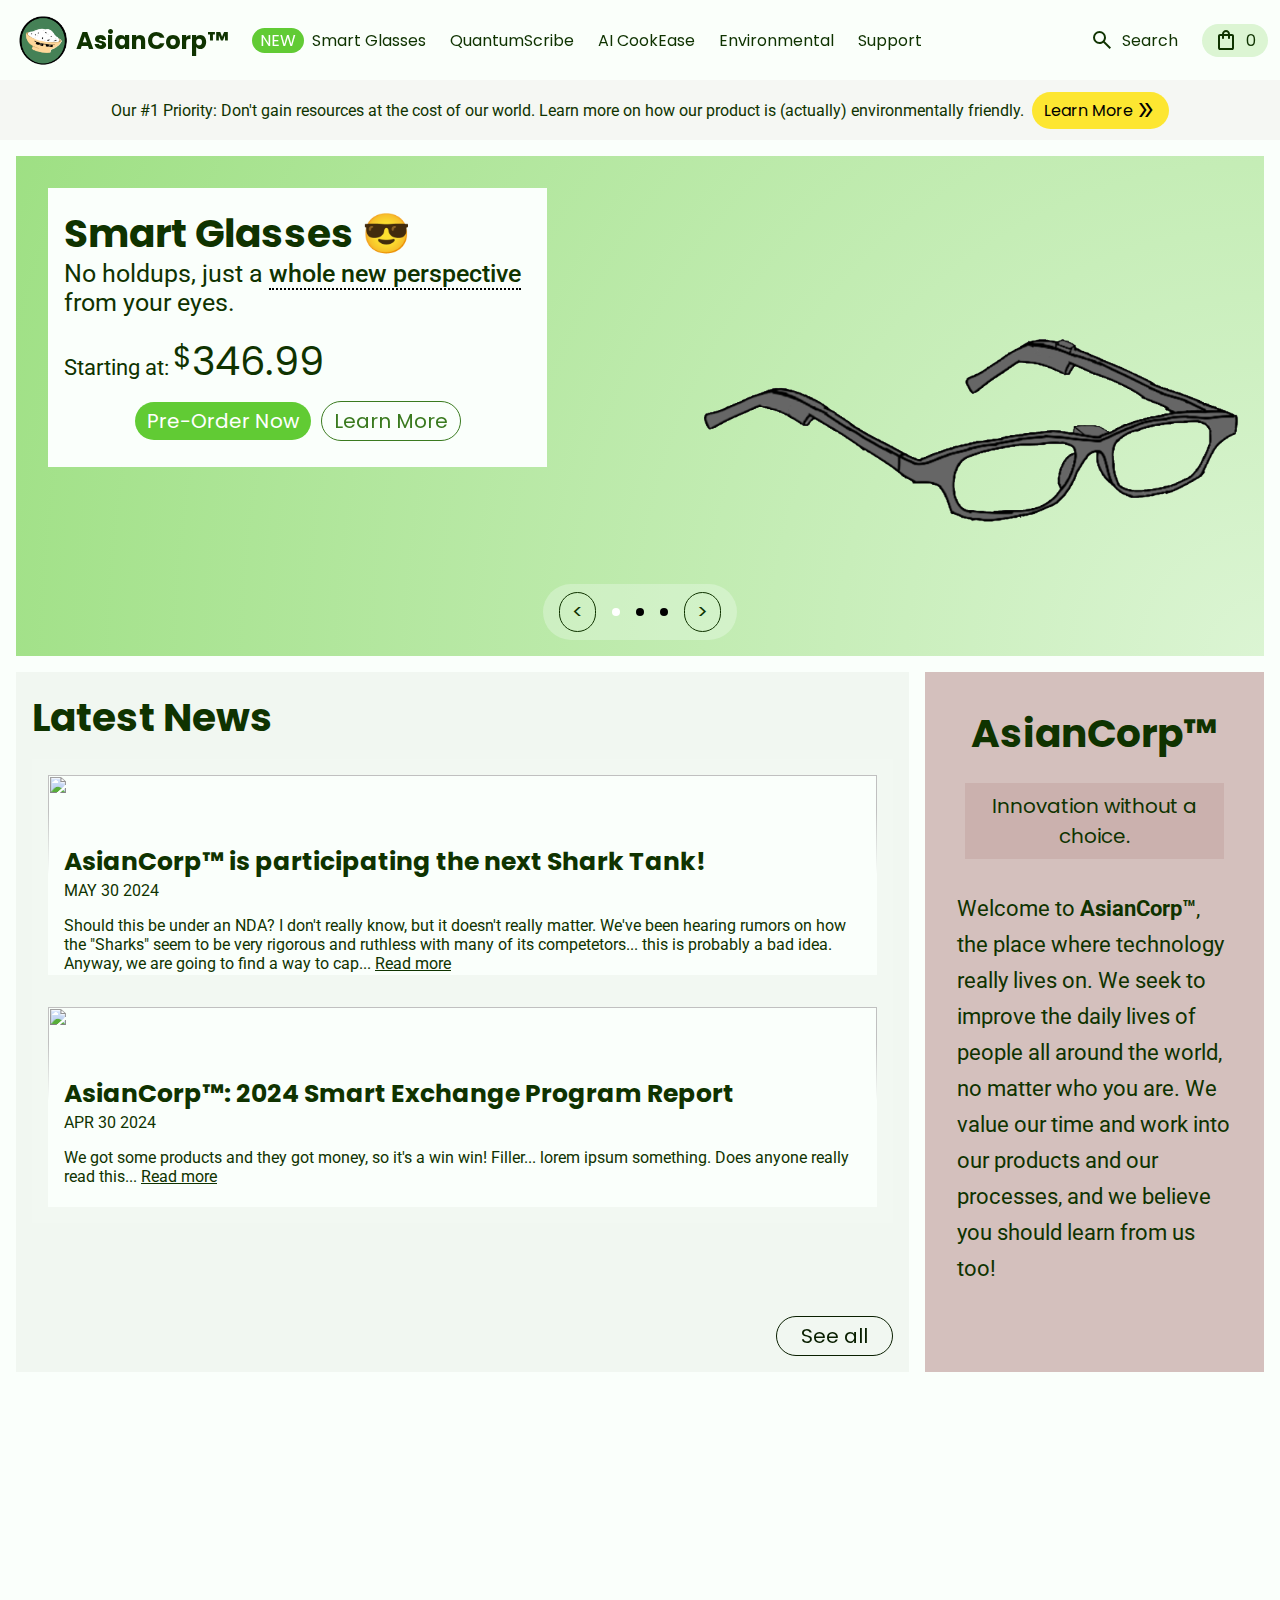
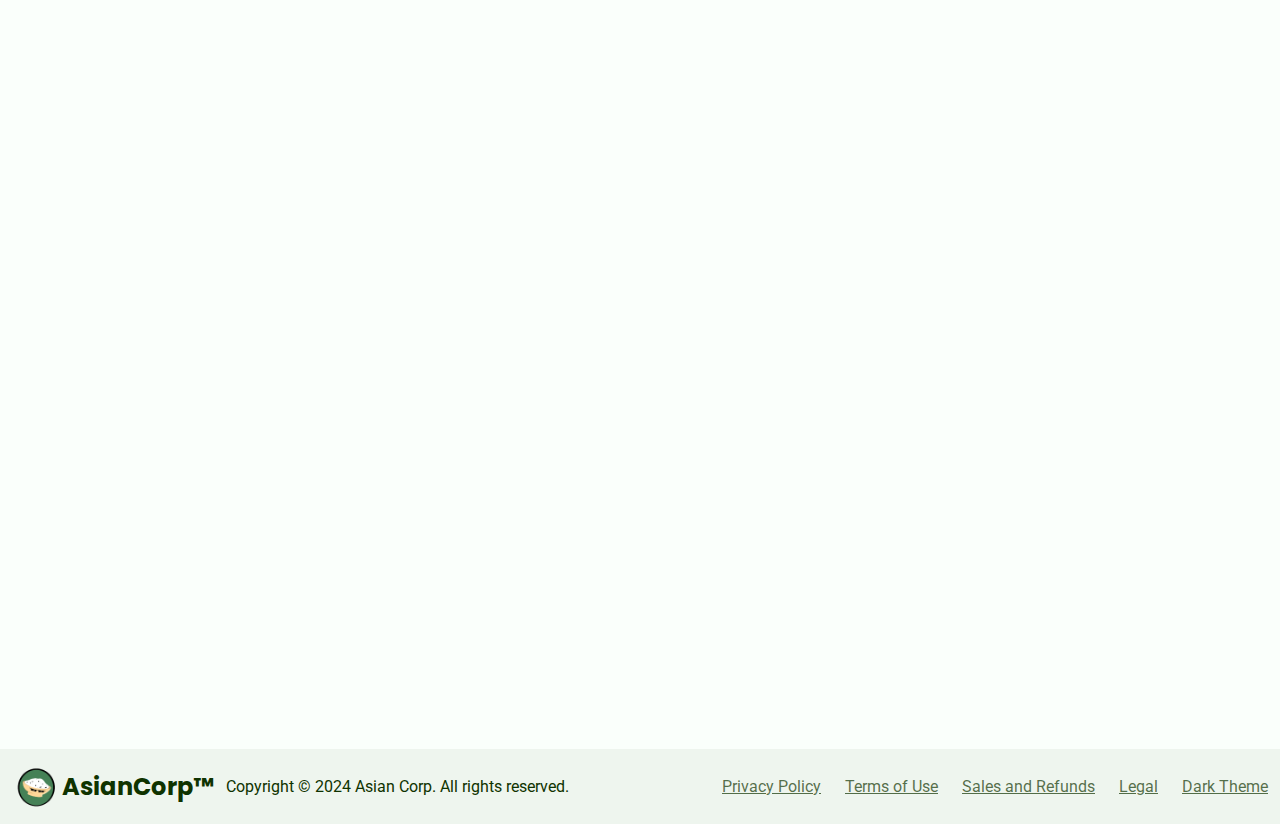
==== commit e3986469: "yeaaah" ====
--- a/index.html
+++ b/index.html
@@ -82,8 +82,8 @@
 						<img src="https://cdn.pixabay.com/photo/2020/11/03/23/14/shark-5711088_640.png" class="articleImage">
 						<div>
 							<h4>AsianCorp™ is participating the next Shark Tank!</h4>
-							<span id="UPDATE_TODAY" class="date">MAY 29 2024</span>
-							<p>Should this be under an NDA? I don't really know, but it doesn't really matter. Anyway, we are going to find a way to cap...<a href="">Read more</a></p>
+							<span id="UPDATE_TODAY" class="date">MAY 30 2024</span>
+							<p>Should this be under an NDA? I don't really know, but it doesn't really matter. We've been hearing rumors on how the "Sharks" seem to be very rigorous and ruthless with many of its competetors... this is probably a bad idea. Anyway, we are going to find a way to cap... <a href="">Read more</a></p>
 						</div>
 					</div>	
 	
@@ -92,7 +92,7 @@
 						<div>
 							<h4>AsianCorp™: 2024 Smart Exchange Program Report</h4>
 							<span class="date">APR 30 2024</span>
-							<p>We got some products and they got money, so it's a win win! Filler... lorem ipsum something. Does anyone really read th...<a href="">Read more</a></p>
+							<p>We got some products and they got money, so it's a win win! Filler... lorem ipsum something. Does anyone really read this... <a href="">Read more</a></p>
 						</div>
 					</div>						
 				</div>
@@ -178,7 +178,7 @@
 			<h2>We share a world with you,</h2>
 			<h2>we only take <u>what is needed.</u></h2>
 			<p>We don't joke around when it comes to making our world sustainable. It's not a goal, but rather a requirement for us to combat against rising climate and environmental changes. We aim to reduce both our carbon and ecological footprints from our world to keep it living for another day. Sounds great and all, but we still need to function and make our products - there's no way we can just stop taking stuff from the environment... unless?</p>
-			<a href="sustainability.html"><button class="actionButton">Learn Our Ways to Combat Change? <span class="material-symbols-outlined">double_arrow</span></button></a>
+			<a href="sustainability.html"><button class="actionButton">Learn Our Ways to Combat Change <span class="material-symbols-outlined">double_arrow</span></button></a>
 			<div class="custom-shape-divider-bottom-1716851857">
 				<svg data-name="Layer 1" xmlns="http://www.w3.org/2000/svg" viewBox="0 0 1200 120" preserveAspectRatio="none">
 					<path d="M0,0V46.29c47.79,22.2,103.59,32.17,158,28,70.36-5.37,136.33-33.31,206.8-37.5C438.64,32.43,512.34,53.67,583,72.05c69.27,18,138.3,24.88,209.4,13.08,36.15-6,69.85-17.84,104.45-29.34C989.49,25,1113-14.29,1200,52.47V0Z" opacity=".25" class="shape-fill"></path>
@@ -194,7 +194,7 @@
 		<span>Copyright © 2024 Asian Corp. All rights reserved.</span>
 		<div>
 			<a href="https://www.youtube.com/watch?v=dQw4w9WgXcQ">Privacy Policy</a>
-			<a href="https://www.ravbug.com/bsod/bsod10/">Terms of Use</a>
+			<a href="https://tableflipper.com/">Terms of Use</a>
 			<a href="https://en.wikipedia.org/wiki/Mr._Krabs">Sales and Refunds</a>
 			<a href="https://www.alamy.com/stock-photo/female-lawyer-standing.html?page=2">Legal</a>
 			<span id="ThemeChanger">Dark Theme</span>
--- a/css/main.css
+++ b/css/main.css
@@ -264,7 +264,7 @@
 	justify-content: center;
 	align-items: center;
 	gap: 16px;
-	height: 650px;
+	height: 700px;
 	width: calc(100% - 32px);
 }
 
@@ -301,9 +301,9 @@
 	position: absolute;
 	bottom: 16px;
 	right: 16px;
-	color: black;
+	color: rgb(var(--text));
 	padding: 4px 24px;
-	border-color: black;
+	border-color: rgb(var(--text));
 }
 
 .article {
@@ -343,7 +343,7 @@
 	grid-template-rows: 80px 1fr;
 	justify-content: center;
 	align-items: start;
-	height: 608px;
+	height: 470px;
 }
 
 #about > h2,#reviews > h2 {
@@ -362,9 +362,9 @@
 	justify-content: center;
 	align-items: center;
 	background: rgb(var(--background));
-	height: max-content;
-	margin: 16px;
+	height: 350px;
 	padding: 32px;
+	margin: 16px 0px 0px 16px;
 }
 
 .reviewOverall > .starList {
@@ -380,8 +380,11 @@
 	font-size: 24px;
 }
 
-#reviewList {
+.reviewList {
 	grid-area: right;
+	height: 350px;
+	overflow: auto;
+	margin: 0 16px 0;
 }
 
 #about > blockquote {
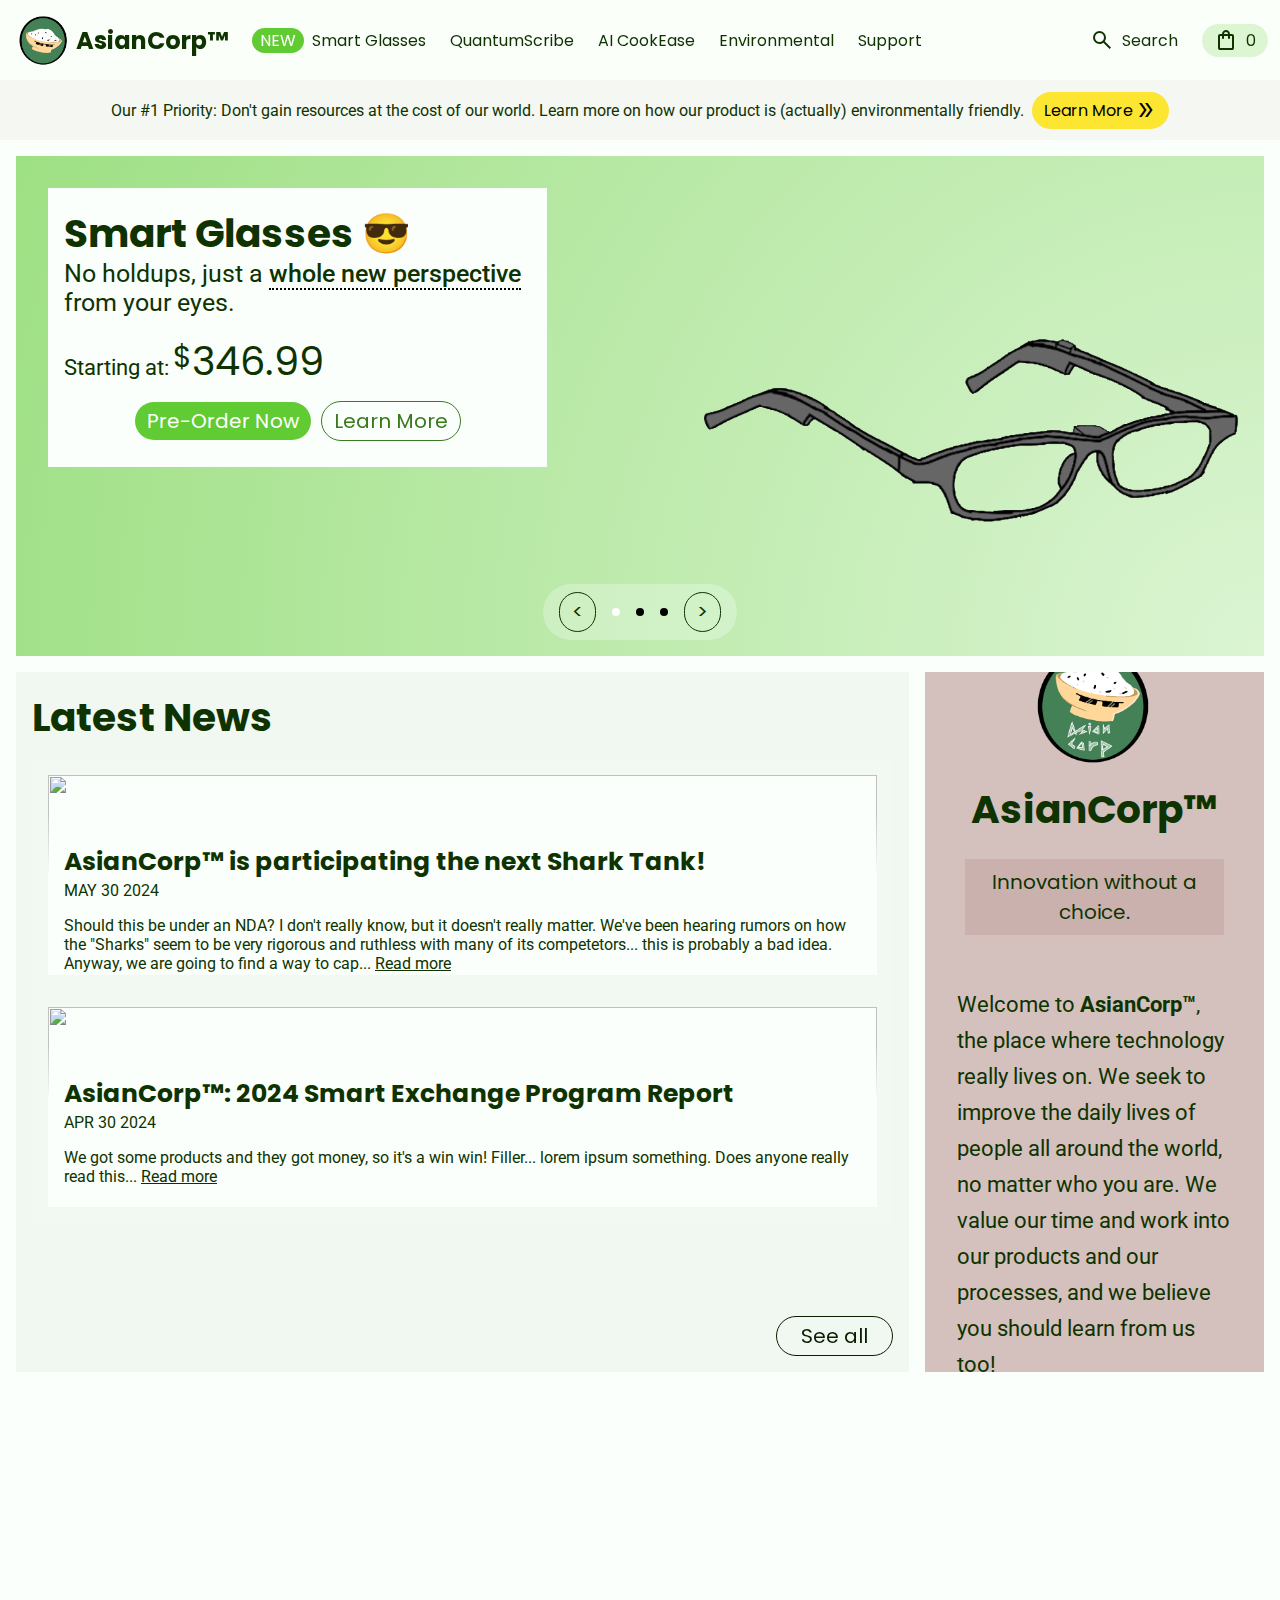
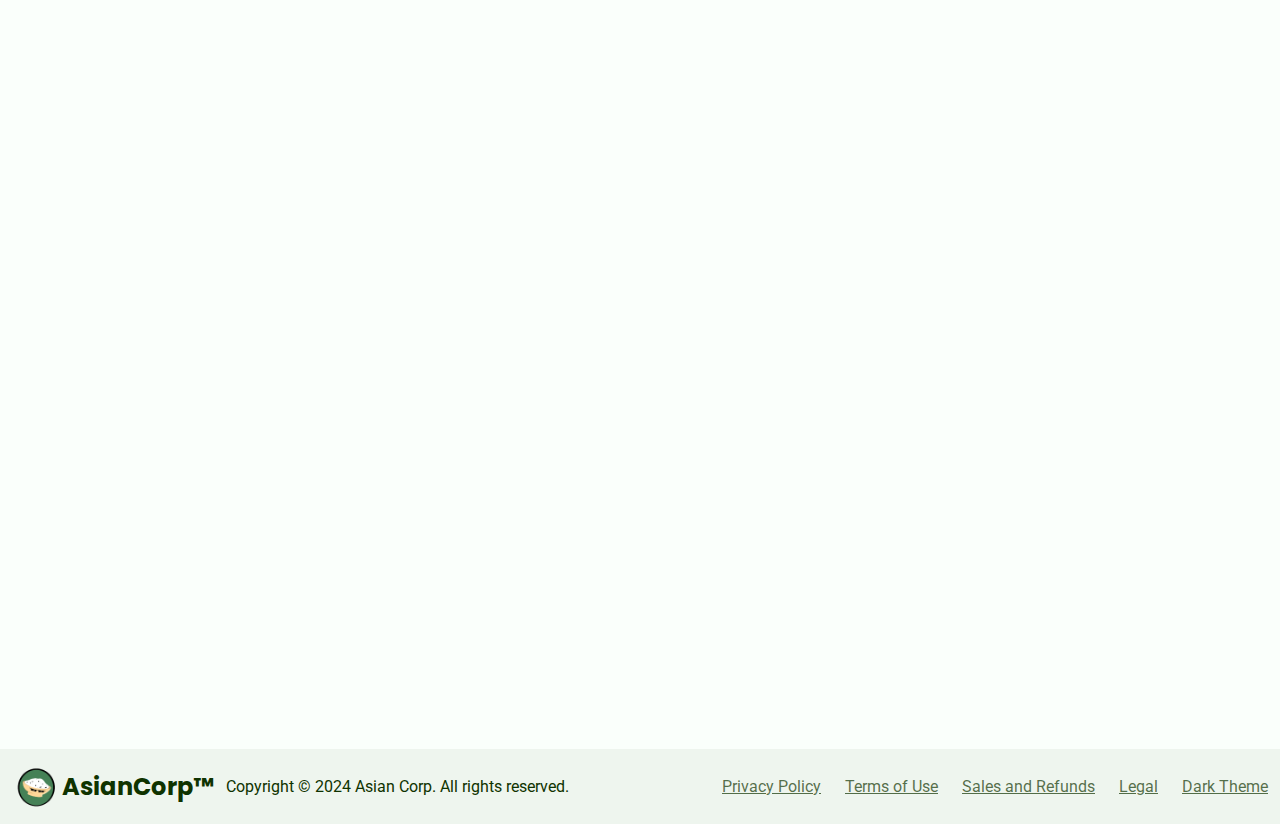
==== commit c0c3a4ba: "yes" ====
--- a/index.html
+++ b/index.html
@@ -99,6 +99,7 @@
 				<button class="standardButton" id="viewMoreArticles">See all</button>
 			</div>
 			<div class="galleryDisplay" id="about">
+				<img src="img/AsianCorpFull.png" class="logoIcon">
 				<h2>AsianCorp™</h2>
 				<blockquote>Innovation without a choice.</blockquote>
 				<p>Welcome to <b>AsianCorp™</b>, the place where technology really lives on. We seek to improve the daily lives of people all around the world, no matter who you are. We value our time and work into our products and our processes, and we believe you should learn from us too!</p>
--- a/css/main.css
+++ b/css/main.css
@@ -275,6 +275,14 @@
 #about {
 	background: rgb(var(--secondary), 0.3);
 	width: 27.5%;
+	display: flex;
+	flex-direction: column;
+	justify-content: center;
+	align-items: center;
+}
+
+#about > h2{
+	margin: 0;
 }
 
 #newsArticles {
@@ -634,4 +642,8 @@
 
 .pageCircle.selected {
 	background: white;
+}
+
+.logoIcon {
+	width: 150px;
 }